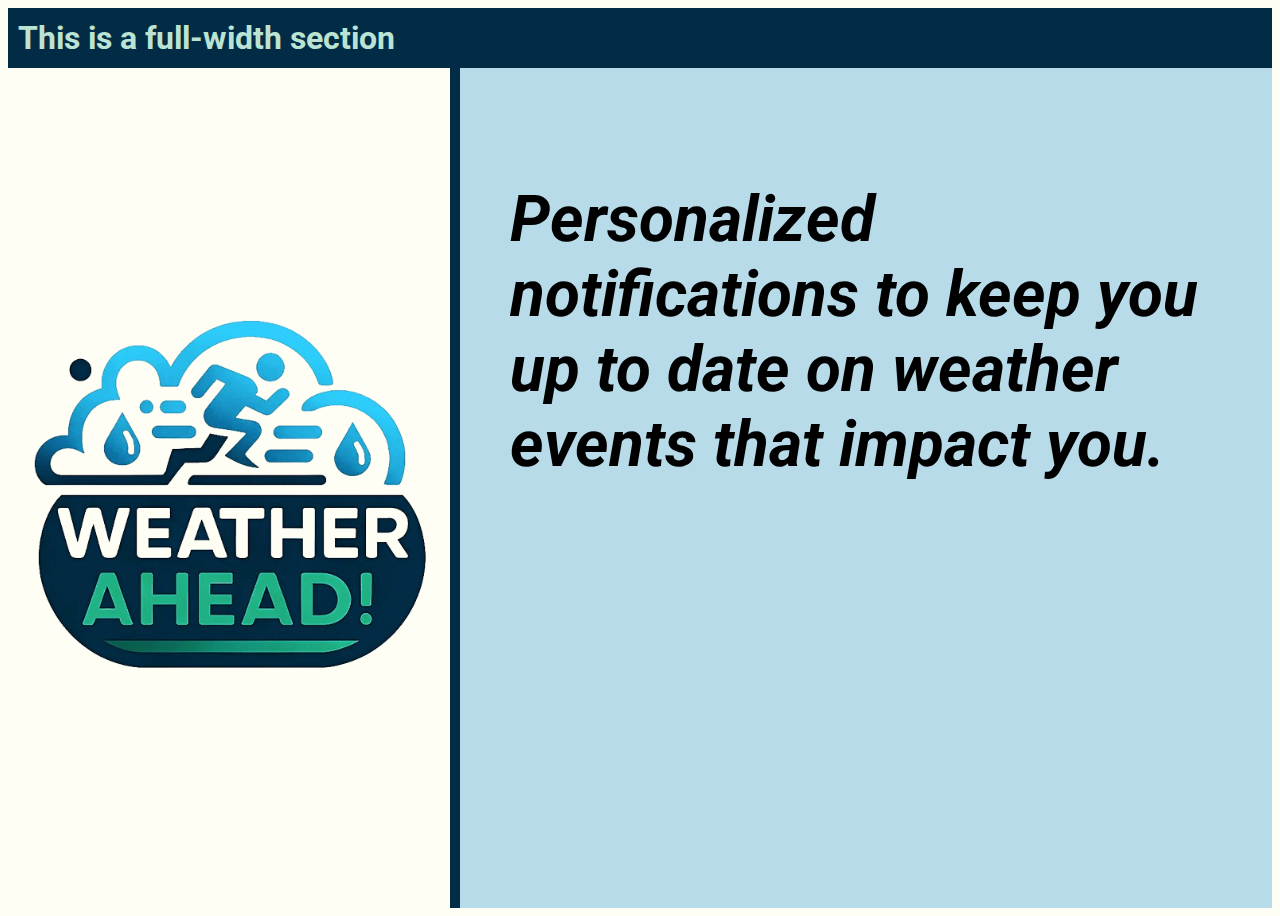
==== index.html @ bf7658ec "first version of real webpage" ====
<!DOCTYPE html>
<html lang="en">
<head>
    <meta charset="UTF-8">
    <meta name="viewport" content="width=device-width, initial-scale=1.0">
    <title>Weather Ahead!</title>
    <link rel="stylesheet" href="main.css">
</head>
<body class="weather-theme">

<div class="full-width-section">
    <h1>This is a full-width section</h1>
</div>

<div class="container">
    <div class="left-side">
        <img src="images/logo-final-removebg.png" alt="Logo" width=90% height=auto class="centered-image">
    </div>
    <div class="vertical-line"></div>
    <div class="right-side">
        <p style="font-size: 64px; font-weight: 700; font-style: italic;">Personalized notifications to keep you up to date on weather events that impact you.</p>
    </div>
</div>   
</body>
</html>
---- main.css ----
/* Import Roboto font from Google Fonts CDN */
@import url('https://fonts.googleapis.com/css2?family=Roboto:wght@400;700&display=swap');


:root {
    --green: #00FF00;
    --white: #FFFFFF;
    --black: #000000;
    --ltblue: #cbe6fc;
    --ltblue2: #b8dbe9;
    --medblue: #1386b6;
    --medblue2: #09567d;
    --dkblue:  #022b45;
    --ltgreen: #bbe3d3;
    --medgreen: #1ca06c;
    --dkgreen: #14704c;
    --bluegreen: #24b8c3;
    --yellow: #fafccb;
    --ltyellow: #fefef5;

    --fixedheight: 60px;
}


body {
background: var(--bg);
color: var(--fontColor);
font-family: 'Roboto',Arial, sans-serif;
}

.center {
    display: block;
    margin: auto;
    width: 80%;
}

li {
    list-style: circle;
}
  
.list {
list-style: square;
}

.light-theme {
--bg: var(--green);
--fontColor: var(--black);
}

.dark-theme {
--bg: var(--black);
--fontColor: var(--green);
}

.weather-theme{
--bg: var(--ltyellow);
--bg2: var(--ltblue2)
--fontColor: var(--dkblue);    
}

.container {
    display: flex;
    flex-direction: row;
    height: calc(100vh - var(--fixedheight)); /* 100% of viewport height */
}

.left-side {
    flex: 0 0 35%; /* 35% width */
    display: flex;
    justify-content: center; /* Center horizontally */
    align-items: center; /* Center vertically */
    background-color: var(--ltyellow); /* Just for visualization */

}

.right-side {
    flex: 1; /* Takes remaining space */
    background-color: var(--ltblue2); /* Just for visualization */
    padding: 50px; /* Optional: Add some padding */
}

.vertical-line {
    width: 10px;
    background-color: var(--dkblue); /* Color of the line */
}

.full-width-section {
    width: 100%;
    height: var(--fixedheight); /* Set the height as needed */
    background-color: var(--dkblue); /* Example background color */
    color: var(--ltgreen);
    padding: 10px;
    box-sizing: border-box; /* Include padding in width calculation */
    display: flex;
    align-items: center;
}
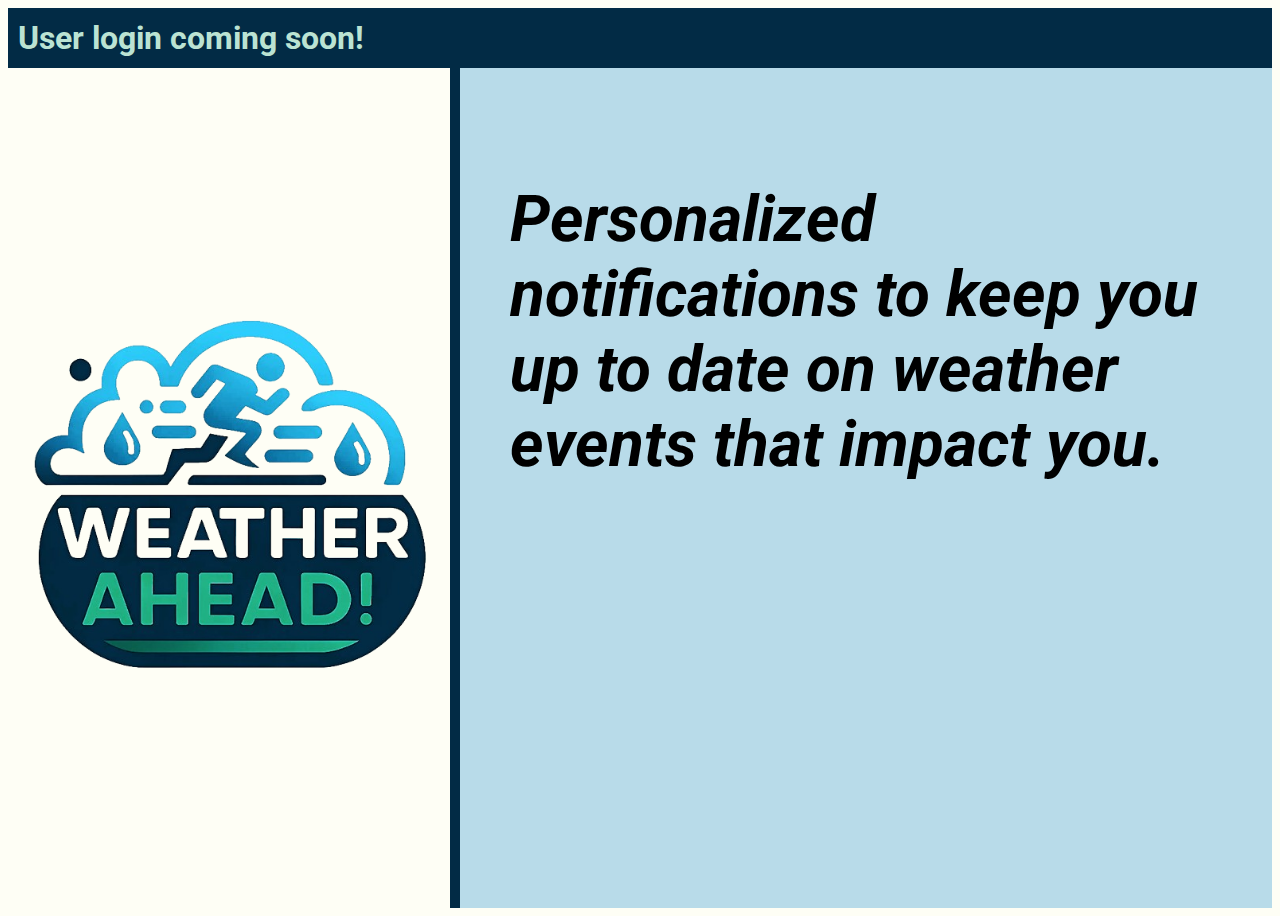
==== commit 55aec80a: "updated fixed text" ====
--- a/index.html
+++ b/index.html
@@ -9,7 +9,7 @@
 <body class="weather-theme">
 
 <div class="full-width-section">
-    <h1>This is a full-width section</h1>
+    <h1>User login coming soon!</h1>
 </div>
 
 <div class="container">
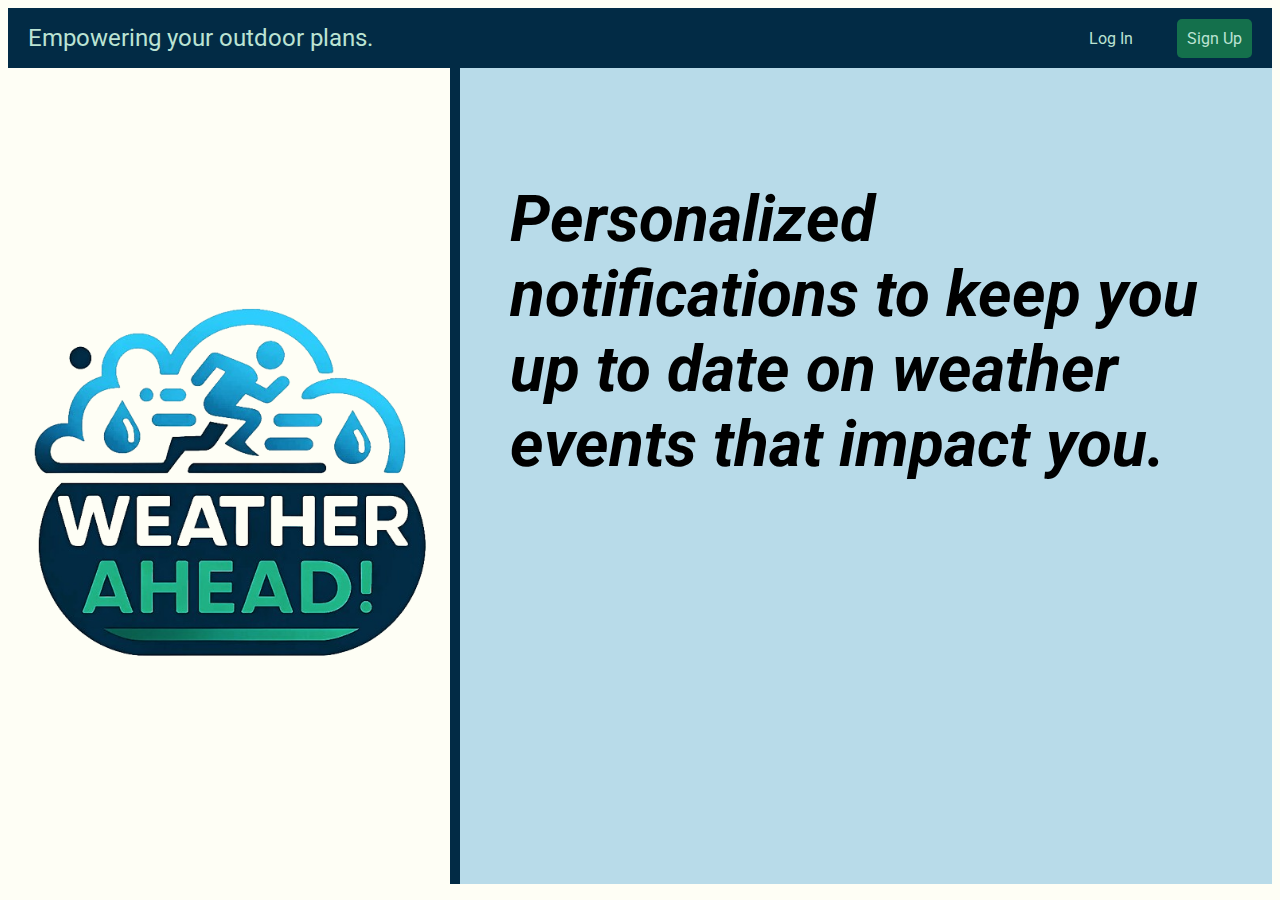
==== commit 37f0f02e: "register page, js files" ====
--- a/index.html
+++ b/index.html
@@ -8,8 +8,13 @@
 </head>
 <body class="weather-theme">
 
-<div class="full-width-section">
-    <h1>User login coming soon!</h1>
+
+<div class="top-banner">
+    <a class="logo">Empowering your outdoor plans.</a>
+    <nav>
+        <a href="/login" class="button login">Log In</a>
+        <a href="/register" class="button signup">Sign Up</a>
+    </nav>
 </div>
 
 <div class="container">
@@ -19,7 +24,7 @@
     <div class="vertical-line"></div>
     <div class="right-side">
         <p style="font-size: 64px; font-weight: 700; font-style: italic;">Personalized notifications to keep you up to date on weather events that impact you.</p>
-    </div>
+        </div>
 </div>   
 </body>
 </html>
--- a/main.css
+++ b/main.css
@@ -61,7 +61,7 @@
 .container {
     display: flex;
     flex-direction: row;
-    height: calc(100vh - var(--fixedheight)); /* 100% of viewport height */
+    height: calc(100vh - var(--fixedheight) - 24px); /* 100% of viewport height */
 }
 
 .left-side {
@@ -84,13 +84,100 @@
     background-color: var(--dkblue); /* Color of the line */
 }
 
-.full-width-section {
+
+
+form {
+    padding: 20px;
+    width: 80%; /* Fixed width */
+}
+
+.form-group {
+    margin-bottom: 30px; /* Space between form fields */
+}
+
+label {
+    display: block; /* Ensures the label is on its own line */
+    margin-bottom: 5px; /* Small space between label and input field */
+    color: var(--dkblue);
+    font-size: 0.8rem; /* Smaller font size for labels */
+}
+
+input[type="text"],
+input[type="email"],
+input[type="password"] {
+    width: 100%; /* Makes input fields take up the full container width */
+    padding: 8px;
+    border: none; /* Removes all borders */
+    border-bottom: 2px solid var(--dkblue); /* Only bottom border */
+    background-color: var(--ltblue2); /* Ensures no background color */
+    outline: none; /* Removes the outline on focus */
+    color: var(--dkblue);
+    font-size: 1.2rem; /* Adjusts font size of input text */
+}
+
+/* Styling placeholders */
+input[type="text"]::placeholder,
+input[type="email"]::placeholder,
+input[type="password"]::placeholder {
+    color: var(--medblue); /* Light grey color for placeholder */
+    font-size: 1.2rem; /* Adjusts font size of placeholder */
+    font-style: italic;
+
+}
+
+button {
+    width: 100%; /* Button takes up the full width of its container */
+    padding: 10px;
+    background-color: var(--dkgreen); /* Blue background */
+    color: white;
+    font-size: 1.2rem;
+    font-weight: bold;
+    border: var(--dkblue);
+    border-radius: 15px;
+    cursor: pointer; /* Pointer cursor on hover */
+}
+
+button:hover {
+    background-color: var(--bluegreen); /* Darker blue on hover */
+}
+
+
+.top-banner {
     width: 100%;
     height: var(--fixedheight); /* Set the height as needed */
     background-color: var(--dkblue); /* Example background color */
     color: var(--ltgreen);
-    padding: 10px;
     box-sizing: border-box; /* Include padding in width calculation */
     display: flex;
+    justify-content: space-between;
     align-items: center;
 }
+
+.top-banner .logo {
+    font-size: 24px;
+    margin-left: 20px;
+    color: var(--ltgreen);
+    text-decoration: none;
+}
+
+.top-banner nav a {
+    text-decoration: none;
+    color: var(--ltgreen);
+    margin-left: 10px;
+    margin-right: 20px;
+    padding: 10px 10px;
+    border-radius: 5px;
+    transition: background-color 0.3s;
+}
+
+.button.login {
+    background-color: transparent; /* Slightly less emphasis on login */
+}
+
+.button.signup {
+    background-color: var(--dkgreen); /* More emphasis on signup */
+}
+
+.top-banner nav a:hover {
+    background-color: #555; /* Hover effect for all buttons */
+}
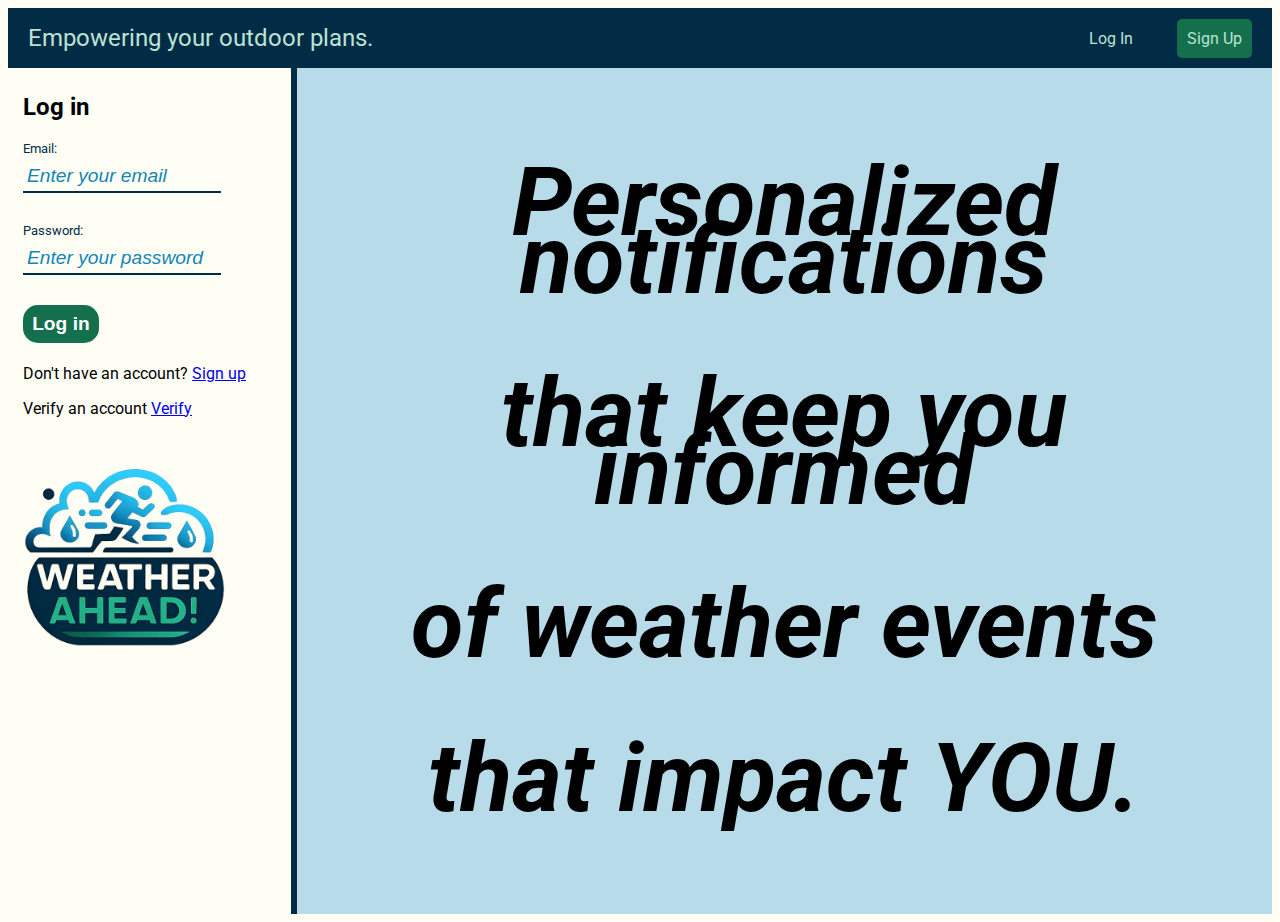
==== commit 3631961c: "modified screens for reg and verify" ====
--- a/index.html
+++ b/index.html
@@ -19,11 +19,35 @@
 
 <div class="container">
     <div class="left-side">
-        <img src="images/logo-final-removebg.png" alt="Logo" width=90% height=auto class="centered-image">
+        <div class="container-inner">
+            <div class="top-section">
+                <form id="signinForm">
+                    <h2>Log in</h2>
+                    <div class="form-group">
+                        <label for="email">Email:</label>
+                        <input type="email" id="email" name="email" placeholder="Enter your email" pattern=".*" required>
+                    </div>
+                    <div class="form-group">
+                        <label for="password">Password: </label>
+                        <input type="password" id="password" name="password" placeholder="Enter your password" pattern=".*" required>
+                    </div>
+                    <button type="submit">Log in</button>
+                </form>
+                <p>Don't have an account?   <a href="/register.html">Sign up</a></p>
+                <p>Verify an account   <a href="/register.html">Verify</a></p>
+                <br>
+            </div>
+            <div class="bottom-section">
+                <img src="images/logo-final-removebg.png" alt="Logo" width=80% height=auto>
+            </div>
+        </div>
     </div>
     <div class="vertical-line"></div>
-    <div class="right-side">
-        <p style="font-size: 64px; font-weight: 700; font-style: italic;">Personalized notifications to keep you up to date on weather events that impact you.</p>
+    <div class="right-side" style="text-align: center;">
+        <p style="font-size: 96px; font-weight: 700; font-style: italic;">Personalized notifications </p>
+        <p style="font-size: 96px; font-weight: 700; font-style: italic;">that keep you informed </p>
+        <p style="font-size: 96px; font-weight: 700; font-style: italic;">of weather events</p>
+        <p style="font-size: 96px; font-weight: 700; font-style: italic;">that impact YOU.</p>
         </div>
 </div>   
 </body>
--- a/main.css
+++ b/main.css
@@ -28,28 +28,10 @@
 font-family: 'Roboto',Arial, sans-serif;
 }
 
-.center {
-    display: block;
-    margin: auto;
-    width: 80%;
-}
-
-li {
-    list-style: circle;
-}
-  
-.list {
-list-style: square;
-}
-
-.light-theme {
---bg: var(--green);
---fontColor: var(--black);
-}
-
-.dark-theme {
---bg: var(--black);
---fontColor: var(--green);
+.centered-image {
+    display: flex;
+    justify-content: center; /* Center horizontally */
+    align-items: flex-start; /* Center vertically */
 }
 
 .weather-theme{
@@ -61,34 +43,55 @@
 .container {
     display: flex;
     flex-direction: row;
-    height: calc(100vh - var(--fixedheight) - 24px); /* 100% of viewport height */
+    min-height: calc(100vh - var(--fixedheight) - 24px); /* 100% of viewport height */
 }
 
 .left-side {
-    flex: 0 0 35%; /* 35% width */
-    display: flex;
-    justify-content: center; /* Center horizontally */
-    align-items: center; /* Center vertically */
+    flex: 0 0 20%; /* 35% width */
+    display: flex;
     background-color: var(--ltyellow); /* Just for visualization */
+    margin-left: 15px;
+    margin-right: 15px;
 
 }
 
 .right-side {
     flex: 1; /* Takes remaining space */
     background-color: var(--ltblue2); /* Just for visualization */
-    padding: 50px; /* Optional: Add some padding */
-}
-
+    padding: 10px 20px; /* Optional: Add some padding */
+    line-height: 0.6;
+    
+}
+
+.right-side2 {
+    flex: 1; /* Takes remaining space */
+    background-color: var(--ltblue2); /* Just for visualization */
+    padding: 10px 20px; /* Optional: Add some padding */
+    line-height: 1.2;
+    
+}
 .vertical-line {
-    width: 10px;
+    width: 6px;
     background-color: var(--dkblue); /* Color of the line */
 }
 
-
+.container-inner {
+    display: flex;
+    flex-direction: column
+}
+.top-section {
+    flex: 0 0 25%; /* Takes up 25% of the vertical space */
+}
+
+.bottom-section {
+    flex: 1; /* Takes the remaining 75% of the vertical space */
+    justify-content:center;
+    align-items: center;
+}
 
 form {
-    padding: 20px;
-    width: 80%; /* Fixed width */
+    padding: 5px 0px;
+    width: 75%; /* Fixed width */
 }
 
 .form-group {
@@ -106,10 +109,10 @@
 input[type="email"],
 input[type="password"] {
     width: 100%; /* Makes input fields take up the full container width */
-    padding: 8px;
+    padding: 4px;
     border: none; /* Removes all borders */
     border-bottom: 2px solid var(--dkblue); /* Only bottom border */
-    background-color: var(--ltblue2); /* Ensures no background color */
+    background-color: transparent; /* Ensures no background color */
     outline: none; /* Removes the outline on focus */
     color: var(--dkblue);
     font-size: 1.2rem; /* Adjusts font size of input text */
@@ -126,8 +129,8 @@
 }
 
 button {
-    width: 100%; /* Button takes up the full width of its container */
-    padding: 10px;
+    width: 40%; 
+    padding: 8px;
     background-color: var(--dkgreen); /* Blue background */
     color: white;
     font-size: 1.2rem;
@@ -135,10 +138,11 @@
     border: var(--dkblue);
     border-radius: 15px;
     cursor: pointer; /* Pointer cursor on hover */
+
 }
 
 button:hover {
-    background-color: var(--bluegreen); /* Darker blue on hover */
+    background-color: var(--dkblue); /* Darker blue on hover */
 }
 
 
@@ -181,3 +185,36 @@
 .top-banner nav a:hover {
     background-color: #555; /* Hover effect for all buttons */
 }
+
+.modal {
+    display: none; /* Hidden by default */
+    position: fixed; /* Stay in place */
+    left: 0;
+    top: 0;
+    width: 100%; /* Full width */
+    height: 100%; /* Full height */
+    background-color: rgba(0, 0, 0, 0.5); /* Black background with opacity */
+    z-index: 1; /* Sit on top */
+}
+
+.modal-content {
+    background-color: #fefefe;
+    margin: 15% auto; /* 15% from the top and centered */
+    padding: 20px;
+    border: 1px solid #888;
+    width: 80%; /* Could be more or less, depending on the design */
+}
+
+.close-button {
+    color: #aaa;
+    float: right;
+    font-size: 28px;
+    font-weight: bold;
+}
+
+.close-button:hover,
+.close-button:focus {
+    color: black;
+    text-decoration: none;
+    cursor: pointer;
+}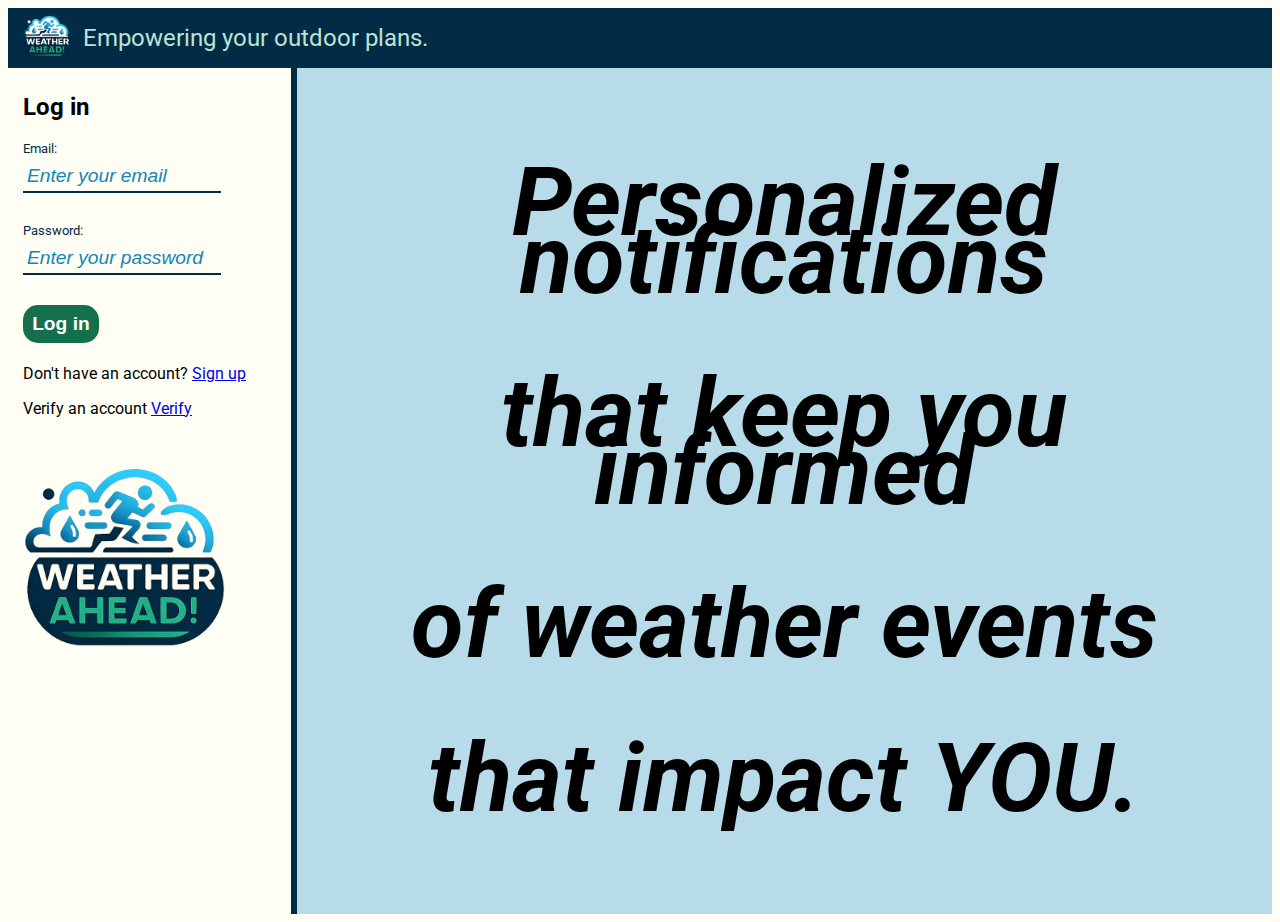
==== commit 37388936: "modified top banner with links" ====
--- a/index.html
+++ b/index.html
@@ -10,11 +10,10 @@
 
 
 <div class="top-banner">
-    <a class="logo">Empowering your outdoor plans.</a>
-    <nav>
-        <a href="/login" class="button login">Log In</a>
-        <a href="/register" class="button signup">Sign Up</a>
-    </nav>
+    <div class="image-section">
+        <img src="images/logo-final-inverted.png" alt="Logo" width=80% height=auto> 
+    </div>
+    <div class="logo">Empowering your outdoor plans.</div>
 </div>
 
 <div class="container">
--- a/main.css
+++ b/main.css
@@ -153,38 +153,24 @@
     color: var(--ltgreen);
     box-sizing: border-box; /* Include padding in width calculation */
     display: flex;
-    justify-content: space-between;
-    align-items: center;
+    align-items:center;
+}
+
+.image-section {
+    width: var(--fixedheight); /* Makes the image take up 10% of the section's width */
+    height: auto; /* Makes the image take up 10% of the section's height */
+    object-fit: contain; /* Ensures the image covers the area without distorting aspect ratio */
+    object-position: center; /* Centers the image within the section */
+    margin-left: 15px;
 }
 
 .top-banner .logo {
     font-size: 24px;
-    margin-left: 20px;
     color: var(--ltgreen);
     text-decoration: none;
-}
-
-.top-banner nav a {
-    text-decoration: none;
-    color: var(--ltgreen);
-    margin-left: 10px;
-    margin-right: 20px;
-    padding: 10px 10px;
-    border-radius: 5px;
-    transition: background-color 0.3s;
-}
-
-.button.login {
-    background-color: transparent; /* Slightly less emphasis on login */
-}
-
-.button.signup {
-    background-color: var(--dkgreen); /* More emphasis on signup */
-}
-
-.top-banner nav a:hover {
-    background-color: #555; /* Hover effect for all buttons */
-}
+
+}
+
 
 .modal {
     display: none; /* Hidden by default */
@@ -198,7 +184,7 @@
 }
 
 .modal-content {
-    background-color: #fefefe;
+    background-color: var(--ltblue);
     margin: 15% auto; /* 15% from the top and centered */
     padding: 20px;
     border: 1px solid #888;
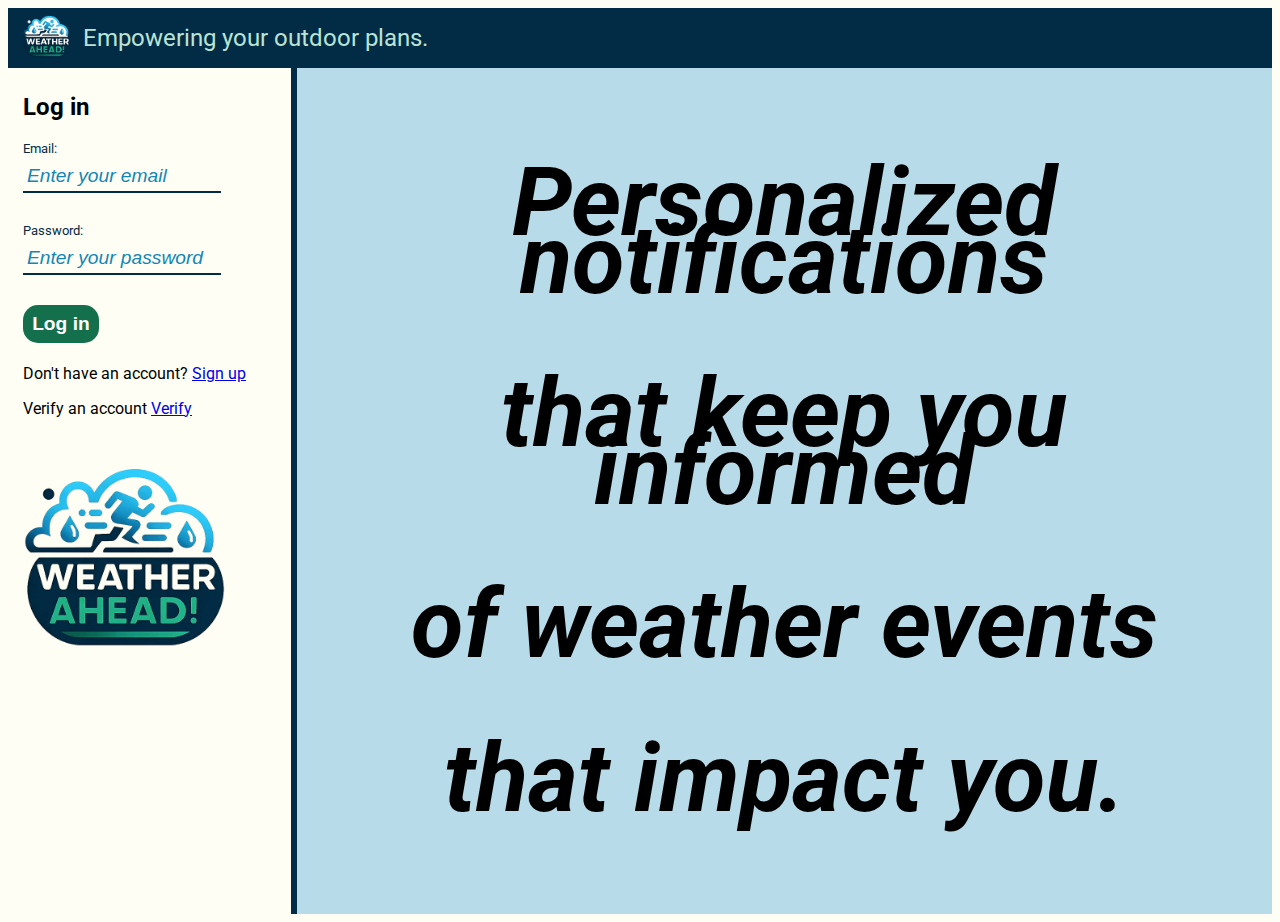
==== commit f87aa195: "added login and page to start customized notification" ====
--- a/index.html
+++ b/index.html
@@ -30,10 +30,10 @@
                         <label for="password">Password: </label>
                         <input type="password" id="password" name="password" placeholder="Enter your password" pattern=".*" required>
                     </div>
-                    <button type="submit">Log in</button>
+                    <button type="submit" id="loginButton">Log in</button>
                 </form>
                 <p>Don't have an account?   <a href="/register.html">Sign up</a></p>
-                <p>Verify an account   <a href="/register.html">Verify</a></p>
+                <p>Verify an account   <a href="/verify.html">Verify</a></p>
                 <br>
             </div>
             <div class="bottom-section">
@@ -46,9 +46,23 @@
         <p style="font-size: 96px; font-weight: 700; font-style: italic;">Personalized notifications </p>
         <p style="font-size: 96px; font-weight: 700; font-style: italic;">that keep you informed </p>
         <p style="font-size: 96px; font-weight: 700; font-style: italic;">of weather events</p>
-        <p style="font-size: 96px; font-weight: 700; font-style: italic;">that impact YOU.</p>
+        <p style="font-size: 96px; font-weight: 700; font-style: italic;">that impact you.</p>
         </div>
+
+    <div id="myModal" class="modal">
+        <div class="modal-content">
+            <span class="close-button" onclick="closeModal()">&times;</span>
+            <p>Incorrect username of password.</p>
+        </div>
+    </div>
 </div>   
+
+    <script src="https://sdk.amazonaws.com/js/aws-sdk-2.1040.0.min.js"></script>
+    <script src="js/aws-cognito-sdk.min.js"></script>
+    <script src="js/amazon-cognito-identity.min.js"></script>
+    <script src="js/general.js"></script>
+    <script src="js/signin.js"></script>
+
 </body>
 </html>
 
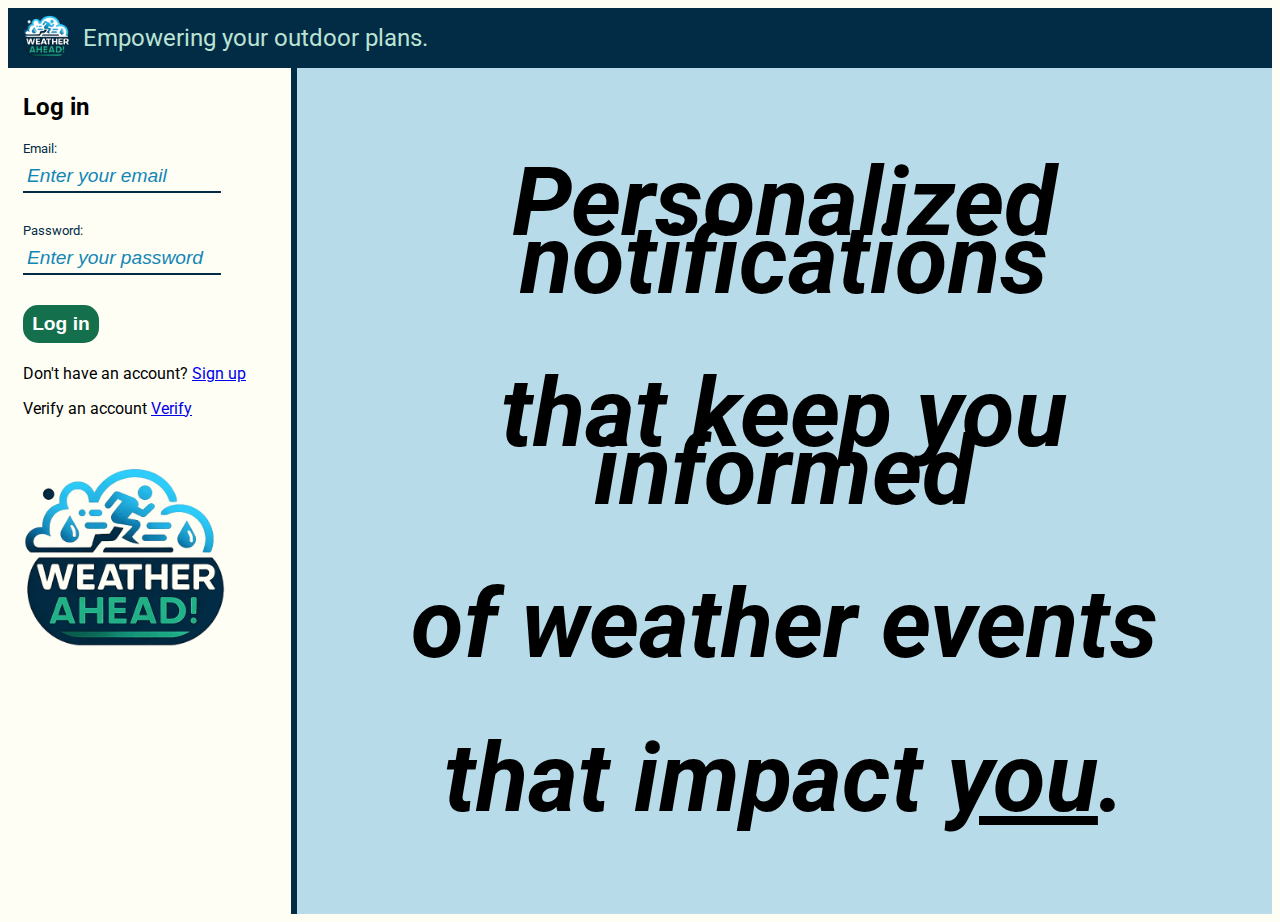
==== commit 95f68fed: "logging verify result" ====
--- a/index.html
+++ b/index.html
@@ -46,7 +46,7 @@
         <p style="font-size: 96px; font-weight: 700; font-style: italic;">Personalized notifications </p>
         <p style="font-size: 96px; font-weight: 700; font-style: italic;">that keep you informed </p>
         <p style="font-size: 96px; font-weight: 700; font-style: italic;">of weather events</p>
-        <p style="font-size: 96px; font-weight: 700; font-style: italic;">that impact you.</p>
+        <p style="font-size: 96px; font-weight: 700; font-style: italic;">that impact <u>you</u>.</p>
         </div>
 
     <div id="myModal" class="modal">
